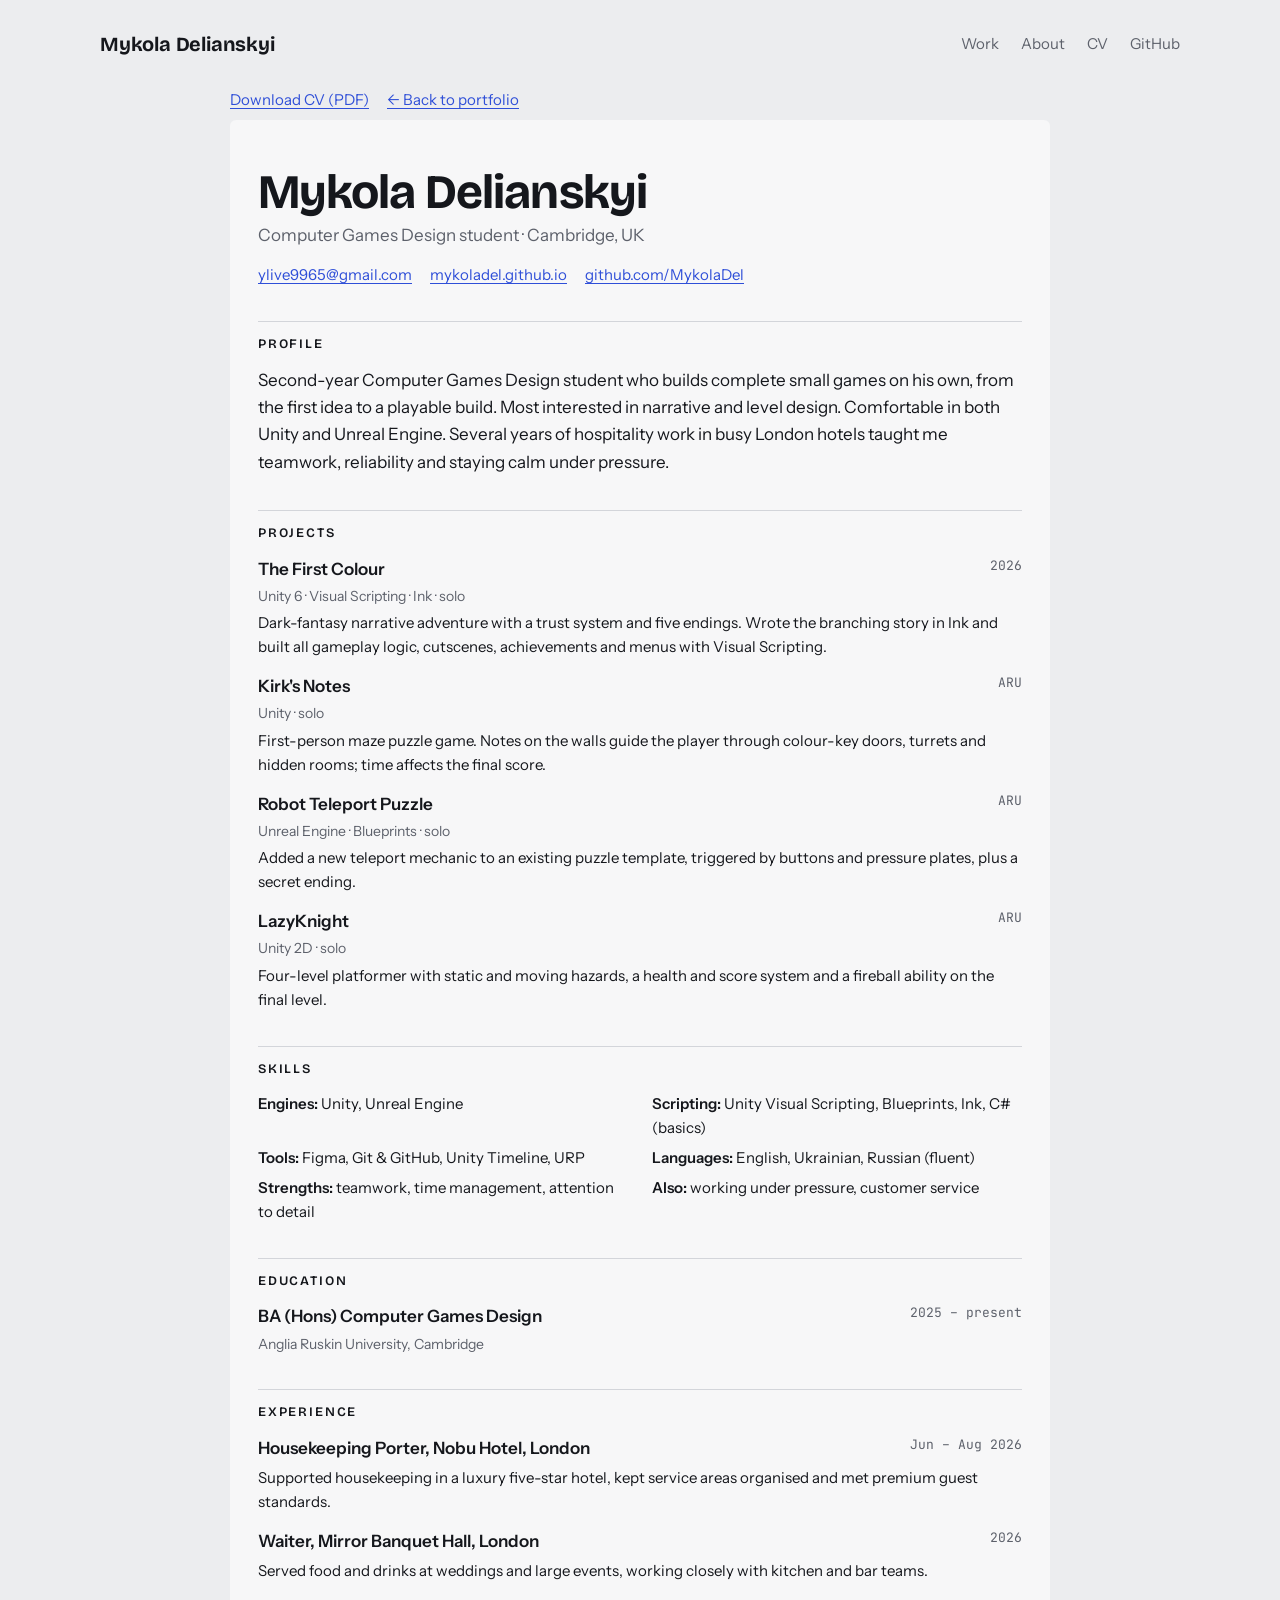
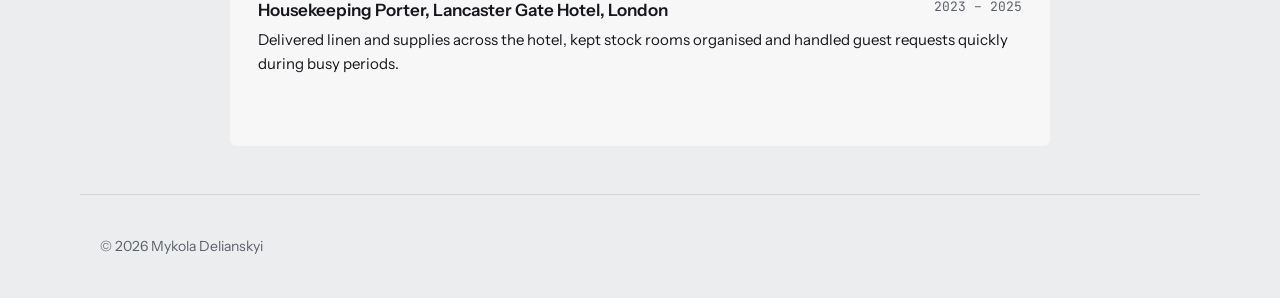
==== cv.html @ 242a667b "Portfolio site" ====
<!doctype html>
<html lang="en">
<head>
<meta charset="utf-8">
<meta name="viewport" content="width=device-width, initial-scale=1, viewport-fit=cover">
<title>Mykola Delianskyi · CV</title>
<link rel="preconnect" href="https://fonts.googleapis.com">
<link rel="preconnect" href="https://fonts.gstatic.com" crossorigin>
<link rel="stylesheet" href="https://fonts.googleapis.com/css2?family=Bricolage+Grotesque:opsz,wght@12..96,600;12..96,700&family=Instrument+Sans:wght@400;500;600&family=JetBrains+Mono:wght@400&display=swap">
<link rel="stylesheet" href="style.css">
<style>
  .cv{max-width:820px;margin:0 auto;background:var(--surface);padding:48px max(28px,env(safe-area-inset-right,0px)) 56px max(28px,env(safe-area-inset-left,0px));border-radius:6px;margin-block:8px 48px}
  .cv h1{font-family:var(--display);font-size:clamp(34px,6vw,48px);letter-spacing:-.02em;line-height:1;margin:0 0 6px}
  .cv .lead{color:var(--muted);margin:0 0 14px}
  .cv .contacts{display:flex;flex-wrap:wrap;gap:6px 18px;font-size:15px;margin-bottom:8px}
  .cv h2{font-family:var(--display);font-size:13px;font-weight:600;text-transform:uppercase;letter-spacing:.14em;margin:34px 0 12px;padding-top:12px;border-top:1px solid var(--line)}
  .item{display:grid;grid-template-columns:minmax(0,1fr) auto;gap:2px 16px;margin-bottom:14px}
  .item b{font-weight:600}
  .item .when{font-family:var(--mono);font-size:13px;color:var(--muted);white-space:nowrap}
  .item p{grid-column:1 / -1;margin:2px 0 0;font-size:15px}
  .item .sub{grid-column:1 / -1;font-size:14px;color:var(--muted)}
  .skills{display:grid;grid-template-columns:repeat(2,minmax(0,1fr));gap:6px 24px;font-size:15px}
  .skills b{font-weight:600}
  .actions{max-width:820px;margin:0 auto;display:flex;gap:18px;flex-wrap:wrap;font-size:15px}
  @media (max-width:600px){.skills{grid-template-columns:1fr}.item{grid-template-columns:1fr}}
  @media print{
    :root{--bg:#fff;--surface:#fff;--ink:#111;--muted:#555;--line:#ccc;--link:#111}
    .top,.actions,footer{display:none}
    body{font-size:10pt;line-height:1.35}
    .item{margin-bottom:8px}.item p,.skills,.item .sub{font-size:9.5pt}
    .cv h1{font-size:26pt}
    .cv{padding:0;margin:0;max-width:none}
    .cv h2{margin:12px 0 6px;padding-top:6px}
    @page{size:A4;margin:12mm 15mm}
  }
</style>
</head>
<body>
<header class="wrap top">
  <a class="brand" href="index.html">Mykola Delianskyi</a>
  <nav class="nav" aria-label="Main">
    <a href="index.html#work">Work</a>
    <a href="index.html#about">About</a>
    <a href="cv.html" aria-current="page">CV</a>
    <a href="https://github.com/MykolaDel" target="_blank" rel="noopener">GitHub</a>
  </nav>
</header>

<div class="wrap">
<div class="actions"><a href="cv.pdf" download>Download CV (PDF)</a><a href="index.html">← Back to portfolio</a></div>

<article class="cv">
  <h1>Mykola Delianskyi</h1>
  <p class="lead">Computer Games Design student · Cambridge, UK</p>
  <div class="contacts">
    <a href="mailto:ylive9965@gmail.com">ylive9965@gmail.com</a>
    <a href="https://mykoladel.github.io">mykoladel.github.io</a>
    <a href="https://github.com/MykolaDel">github.com/MykolaDel</a>
  </div>

  <h2>Profile</h2>
  <p style="margin:0">Second-year Computer Games Design student who builds complete small games on his own, from the first idea to a playable build. Most interested in narrative and level design. Comfortable in both Unity and Unreal Engine. Several years of hospitality work in busy London hotels taught me teamwork, reliability and staying calm under pressure.</p>

  <h2>Projects</h2>
  <div class="item"><b>The First Colour</b><span class="when">2026</span>
    <span class="sub">Unity 6 · Visual Scripting · Ink · solo</span>
    <p>Dark-fantasy narrative adventure with a trust system and five endings. Wrote the branching story in Ink and built all gameplay logic, cutscenes, achievements and menus with Visual Scripting.</p></div>
  <div class="item"><b>Kirk's Notes</b><span class="when">ARU</span>
    <span class="sub">Unity · solo</span>
    <p>First-person maze puzzle game. Notes on the walls guide the player through colour-key doors, turrets and hidden rooms; time affects the final score.</p></div>
  <div class="item"><b>Robot Teleport Puzzle</b><span class="when">ARU</span>
    <span class="sub">Unreal Engine · Blueprints · solo</span>
    <p>Added a new teleport mechanic to an existing puzzle template, triggered by buttons and pressure plates, plus a secret ending.</p></div>
  <div class="item"><b>LazyKnight</b><span class="when">ARU</span>
    <span class="sub">Unity 2D · solo</span>
    <p>Four-level platformer with static and moving hazards, a health and score system and a fireball ability on the final level.</p></div>

  <h2>Skills</h2>
  <div class="skills">
    <div><b>Engines:</b> Unity, Unreal Engine</div>
    <div><b>Scripting:</b> Unity Visual Scripting, Blueprints, Ink, C# (basics)</div>
    <div><b>Tools:</b> Figma, Git &amp; GitHub, Unity Timeline, URP</div>
    <div><b>Languages:</b> English, Ukrainian, Russian (fluent)</div>
    <div><b>Strengths:</b> teamwork, time management, attention to detail</div>
    <div><b>Also:</b> working under pressure, customer service</div>
  </div>

  <h2>Education</h2>
  <div class="item"><b>BA (Hons) Computer Games Design</b><span class="when">2025 – present</span>
    <span class="sub">Anglia Ruskin University, Cambridge</span></div>

  <h2>Experience</h2>
  <div class="item"><b>Housekeeping Porter, Nobu Hotel, London</b><span class="when">Jun – Aug 2026</span>
    <p>Supported housekeeping in a luxury five-star hotel, kept service areas organised and met premium guest standards.</p></div>
  <div class="item"><b>Waiter, Mirror Banquet Hall, London</b><span class="when">2026</span>
    <p>Served food and drinks at weddings and large events, working closely with kitchen and bar teams.</p></div>
  <div class="item"><b>Housekeeping Porter, Lancaster Gate Hotel, London</b><span class="when">2023 – 2025</span>
    <p>Delivered linen and supplies across the hotel, kept stock rooms organised and handled guest requests quickly during busy periods.</p></div>
</article>
</div>
<footer class="wrap">© 2026 Mykola Delianskyi</footer>
</body>
</html>
---- style.css ----
/* Concept: a near-monochrome page where colour belongs to the work. Each project brings its own accent swatch. */
:root{
  --bg:#ECEDEF; --surface:#F7F7F8; --ink:#15171C; --muted:#5D616B; --line:#D3D5DA;
  --link:#2F4FD8;
  --c-fc:#E0A93A; --c-lk:#D9472B; --c-robot:#3FAE62; --c-kirk:#C23A9B;
  --display:"Bricolage Grotesque", "Segoe UI", system-ui, sans-serif;
  --body:"Instrument Sans", "Segoe UI", system-ui, sans-serif;
  --mono:"JetBrains Mono", ui-monospace, Consolas, monospace;
}
@media (prefers-color-scheme: dark){:root:not([data-theme="light"]){
  --bg:#121317; --surface:#1A1C21; --ink:#ECEDF0; --muted:#A2A6B1; --line:#2B2E36; --link:#8EA4FF;
  --c-fc:#F0BD55; --c-lk:#F06A4E; --c-robot:#5CCB7E; --c-kirk:#E25DBA; color-scheme:dark}}
:root[data-theme="dark"]{
  --bg:#121317; --surface:#1A1C21; --ink:#ECEDF0; --muted:#A2A6B1; --line:#2B2E36; --link:#8EA4FF;
  --c-fc:#F0BD55; --c-lk:#F06A4E; --c-robot:#5CCB7E; --c-kirk:#E25DBA; color-scheme:dark}

*{box-sizing:border-box}
html{scroll-behavior:smooth}
@media (prefers-reduced-motion: reduce){html{scroll-behavior:auto}}
body{margin:0;background:var(--bg);color:var(--ink);font-family:var(--body);font-size:17px;line-height:1.6;-webkit-font-smoothing:antialiased}
img{max-width:100%;display:block}
a{color:var(--link);text-underline-offset:3px}
a:focus-visible,button:focus-visible{outline:2px solid var(--link);outline-offset:3px;border-radius:2px}

.wrap{max-width:1120px;margin:0 auto;padding-left:max(20px,env(safe-area-inset-left,0px));padding-right:max(20px,env(safe-area-inset-right,0px))}

/* header */
.top{padding-block:28px;display:flex;justify-content:space-between;align-items:center;gap:16px;flex-wrap:wrap}
.brand{font-family:var(--display);font-weight:700;font-size:20px;letter-spacing:-.01em;text-decoration:none;color:var(--ink)}
.nav{display:flex;gap:22px;flex-wrap:wrap;font-size:15px}
.nav a{color:var(--muted);text-decoration:none}
.nav a:hover{color:var(--ink)}

/* intro */
.intro{padding-block:56px 72px;display:grid;gap:28px}
.intro h1{font-family:var(--display);font-weight:700;font-size:clamp(40px,7vw,84px);line-height:.98;letter-spacing:-.03em;margin:0;text-wrap:balance;max-width:14ch}
.intro p{margin:0;max-width:56ch;color:var(--muted);font-size:19px}
.swatches{display:flex;gap:6px}
.swatches span{width:34px;height:10px;border-radius:2px}
.meta{font-family:var(--mono);font-size:13px;letter-spacing:.02em;color:var(--muted)}

/* section heads */
.sec{padding-block:24px 64px}
.sec-head{display:flex;align-items:baseline;justify-content:space-between;gap:12px;border-top:1px solid var(--line);padding-top:18px;margin-bottom:36px}
.sec-head h2{font-family:var(--display);font-size:15px;font-weight:600;text-transform:uppercase;letter-spacing:.12em;margin:0}

/* projects */
.project{display:grid;grid-template-columns:minmax(0,1.35fr) minmax(0,1fr);gap:40px;padding-block:8px 64px}
.project + .project{border-top:1px solid var(--line);padding-top:56px}
.shots{display:grid;grid-template-columns:1fr 1fr;gap:10px;min-width:0}
.shots button{all:unset;cursor:zoom-in;display:block;border-radius:6px;overflow:hidden;background:var(--surface)}
.shots button:first-child{grid-column:1 / -1}
.shots img{width:100%;height:auto;aspect-ratio:16/9;object-fit:cover;transition:transform .3s ease}
.shots button:hover img{transform:scale(1.02)}
@media (prefers-reduced-motion: reduce){.shots img{transition:none}}
.info{min-width:0;display:flex;flex-direction:column;gap:14px}
.tag{display:inline-flex;align-items:center;gap:10px}
.tag i{width:28px;height:8px;border-radius:2px;display:inline-block}
.info h3{font-family:var(--display);font-weight:700;font-size:clamp(28px,3.4vw,40px);line-height:1.05;letter-spacing:-.02em;margin:0;text-wrap:balance}
.info p{margin:0}
.role{margin:0;padding:0;list-style:none;display:grid;gap:6px;font-size:15px}
.role li{padding-left:18px;position:relative}
.role li::before{content:"";position:absolute;left:0;top:.7em;width:8px;height:2px;background:var(--muted)}
.chips{display:flex;flex-wrap:wrap;gap:6px}
.chips span{font-family:var(--mono);font-size:12px;padding:3px 8px;border:1px solid var(--line);border-radius:3px;color:var(--muted)}
.links{display:flex;gap:16px;flex-wrap:wrap;font-size:15px;padding-top:4px}
.soon{color:var(--muted);font-size:14px}

/* about / skills */
.cols{display:grid;grid-template-columns:minmax(0,1.2fr) minmax(0,1fr);gap:48px}
.cols p{margin:0 0 14px;max-width:60ch}
.skill-group{margin-bottom:22px}
.skill-group h4{font-family:var(--mono);font-size:12px;font-weight:400;letter-spacing:.08em;text-transform:uppercase;color:var(--muted);margin:0 0 8px}
.skill-group .chips span{font-family:var(--body);font-size:14px;color:var(--ink);background:var(--surface)}

/* contact */
.contact{display:grid;gap:10px;font-size:clamp(22px,3vw,30px);font-family:var(--display);font-weight:600}
.contact a{color:var(--ink);text-decoration-color:var(--line)}
.contact a:hover{text-decoration-color:var(--ink)}
footer{padding-block:40px;color:var(--muted);font-size:14px;border-top:1px solid var(--line)}

/* lightbox */
dialog{border:0;padding:0;background:transparent;max-width:min(1280px,94vw)}
dialog::backdrop{background:rgba(10,11,14,.88)}
dialog img{border-radius:6px;max-height:86vh;width:auto;margin:auto}
dialog form{text-align:right;margin-bottom:8px}
dialog button{background:none;border:1px solid rgba(255,255,255,.4);color:#fff;font:14px var(--body);padding:4px 12px;border-radius:4px;cursor:pointer}

@media (max-width:820px){
  .project,.cols{grid-template-columns:1fr;gap:24px}
  .intro{padding-block:32px 48px}
}
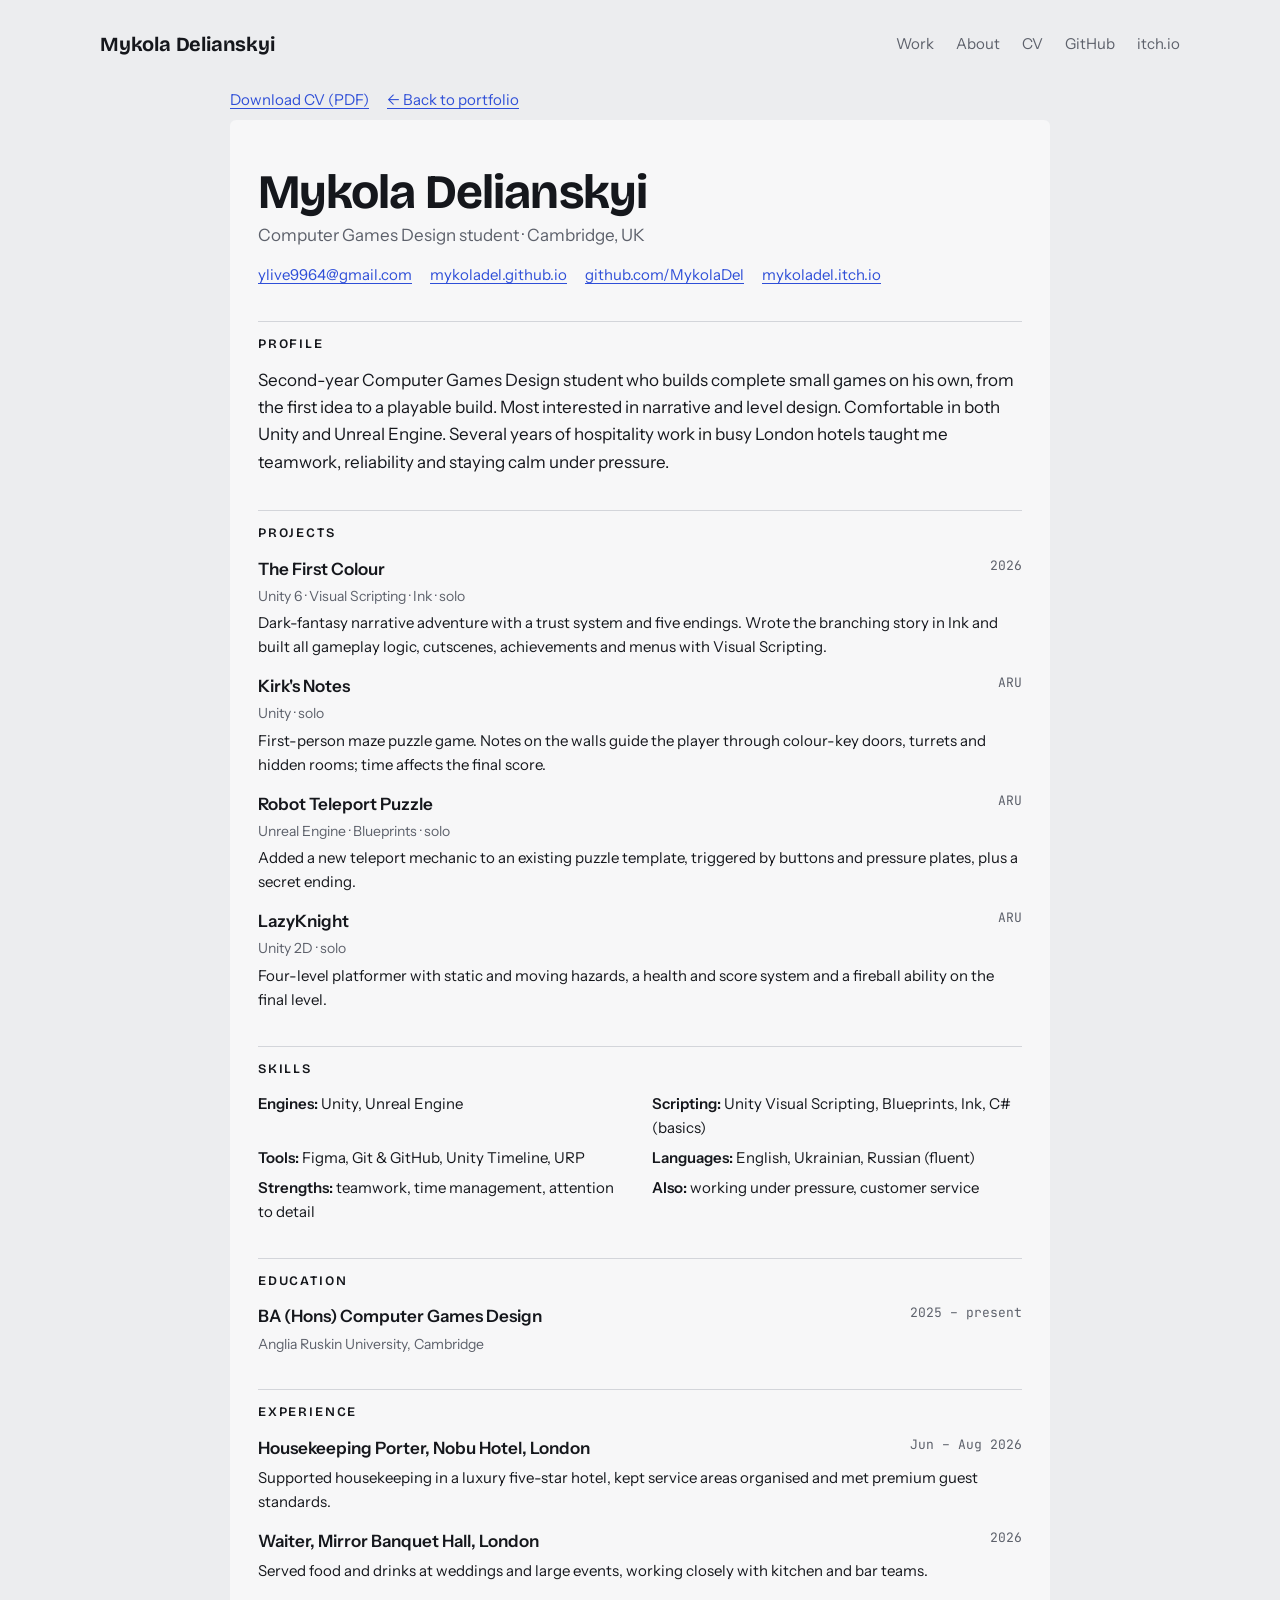
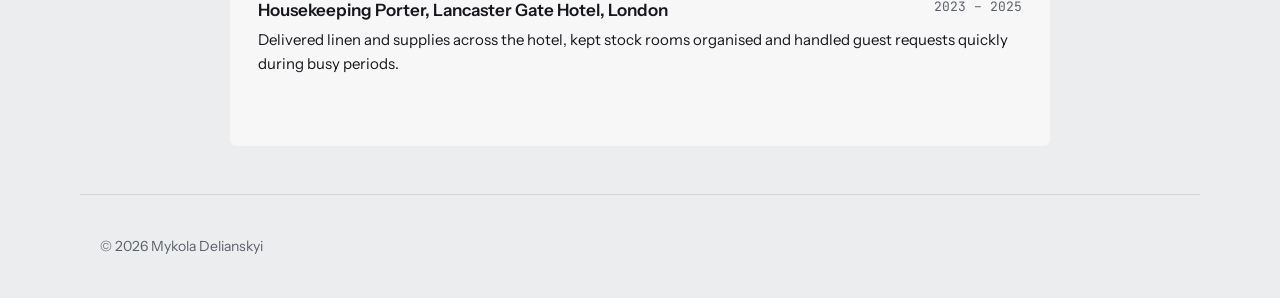
==== commit 9f480b7d: "Update" ====
--- a/cv.html
+++ b/cv.html
@@ -43,6 +43,7 @@
     <a href="index.html#about">About</a>
     <a href="cv.html" aria-current="page">CV</a>
     <a href="https://github.com/MykolaDel" target="_blank" rel="noopener">GitHub</a>
+    <a href="https://mykoladel.itch.io" target="_blank" rel="noopener">itch.io</a>
   </nav>
 </header>
 
@@ -53,9 +54,10 @@
   <h1>Mykola Delianskyi</h1>
   <p class="lead">Computer Games Design student · Cambridge, UK</p>
   <div class="contacts">
-    <a href="mailto:ylive9965@gmail.com">ylive9965@gmail.com</a>
+    <a href="mailto:ylive9964@gmail.com">ylive9964@gmail.com</a>
     <a href="https://mykoladel.github.io">mykoladel.github.io</a>
     <a href="https://github.com/MykolaDel">github.com/MykolaDel</a>
+    <a href="https://mykoladel.itch.io">mykoladel.itch.io</a>
   </div>
 
   <h2>Profile</h2>
--- a/style.css
+++ b/style.css
@@ -65,6 +65,8 @@
 .chips span{font-family:var(--mono);font-size:12px;padding:3px 8px;border:1px solid var(--line);border-radius:3px;color:var(--muted)}
 .links{display:flex;gap:16px;flex-wrap:wrap;font-size:15px;padding-top:4px}
 .soon{color:var(--muted);font-size:14px}
+.play{display:inline-block;padding:8px 14px;border-radius:4px;background:var(--ink);color:var(--bg);text-decoration:none;font-weight:600}
+.play:hover{opacity:.85}
 
 /* about / skills */
 .cols{display:grid;grid-template-columns:minmax(0,1.2fr) minmax(0,1fr);gap:48px}
